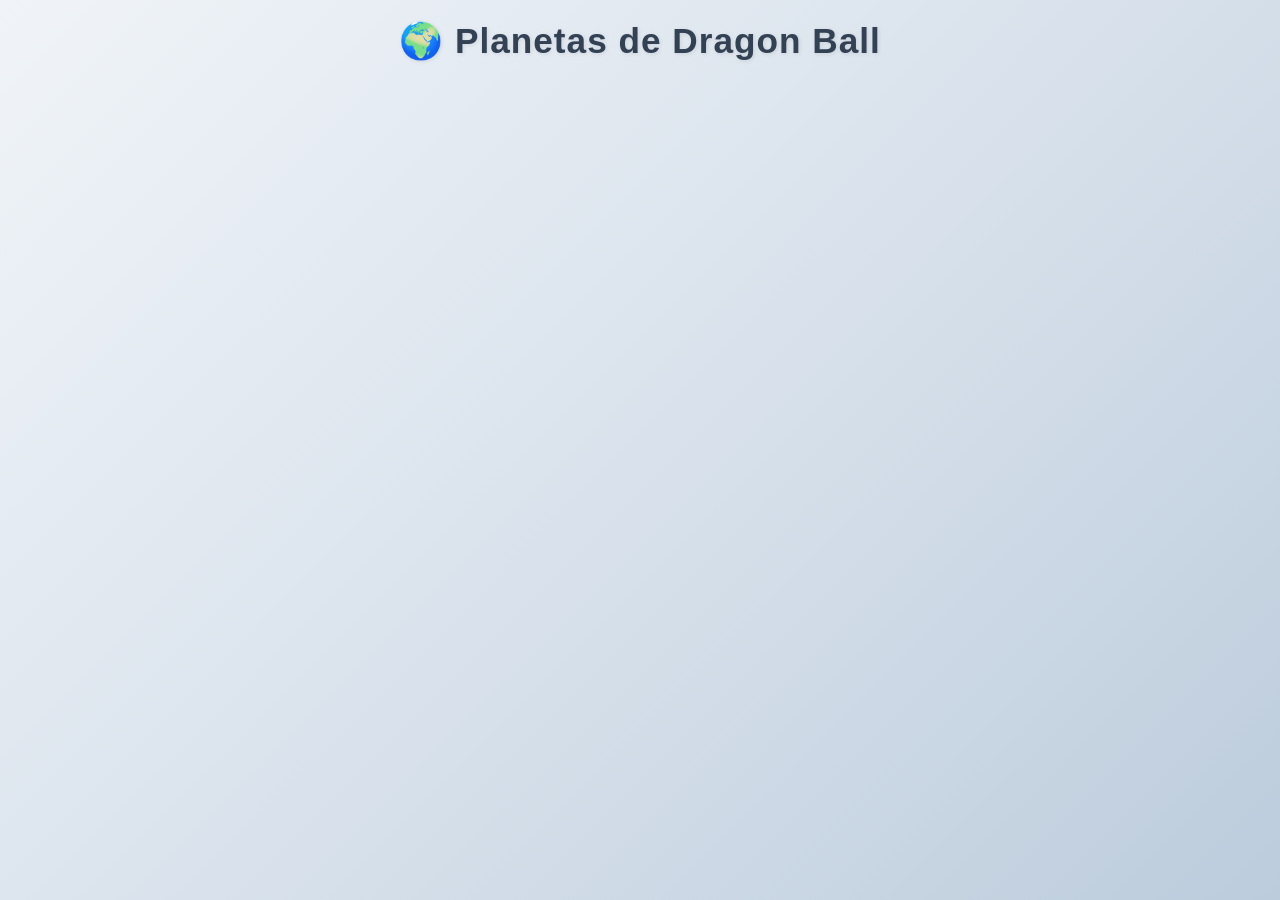
==== index.html @ d113de03 "Create index.html" ====
<!DOCTYPE html>
<html lang="es">
<head>
  <meta charset="UTF-8">
  <meta name="viewport" content="width=device-width, initial-scale=1.0">
  <title>Planetas de Dragon Ball</title>
  <link rel="stylesheet" href="styles.css">
</head>
<body>
  <h1>🌍 Planetas de Dragon Ball</h1>
  <div class="grid" id="planetsGrid"></div>

  <!-- Modal -->
  <div class="modal" id="planetModal">
    <div class="modal-content">
      <span class="close" id="closeModal">✖</span>
      <h2 id="planetName"></h2>
      <img id="planetImage" alt="">
      <p id="planetDescription"></p>
    </div>
  </div>

  <script src="app.js"></script>
</body>
</html>
---- styles.css ----
/* === Reset básico === */
* {
  margin: 0;
  padding: 0;
  box-sizing: border-box;
}

body {
  font-family: 'Segoe UI', Tahoma, Geneva, Verdana, sans-serif;
  background: linear-gradient(135deg, #f0f4f8, #d9e2ec, #bcccdc);
  color: #1e293b;
  min-height: 100vh;
  padding: 20px;
}

/* === Título === */
h1 {
  text-align: center;
  margin-bottom: 30px;
  font-size: 2.2rem;
  color: #334155;
  text-shadow: 1px 1px 4px rgba(0,0,0,0.1);
  letter-spacing: 1px;
}

/* === Grid de planetas === */
.grid {
  display: grid;
  grid-template-columns: repeat(auto-fit, minmax(220px, 1fr));
  gap: 25px;
  padding: 20px;
}

/* === Tarjetas estilo glassmorphism === */
.card {
  background: rgba(255, 255, 255, 0.7);
  border-radius: 18px;
  padding: 18px;
  text-align: center;
  cursor: pointer;
  transition: transform 0.3s ease, box-shadow 0.3s ease;
  box-shadow: 0 8px 20px rgba(0,0,0,0.1);
  backdrop-filter: blur(10px);
}

.card:hover {
  transform: translateY(-8px);
  box-shadow: 0 12px 30px rgba(0,0,0,0.2);
}

.card img {
  width: 100%;
  height: 160px;
  object-fit: cover;
  border-radius: 14px;
  margin-bottom: 12px;
}

.card h3 {
  font-size: 1.2rem;
  color: #0ea5e9;
  margin-top: 8px;
}

/* === Modal === */
.modal {
  display: none;
  position: fixed;
  top: 0;
  left: 0;
  width: 100%;
  height: 100%;
  background: rgba(20, 20, 20, 0.6);
  justify-content: center;
  align-items: center;
  backdrop-filter: blur(6px);
  z-index: 1000;
}

.modal-content {
  background: white;
  color: #334155;
  padding: 28px;
  border-radius: 18px;
  max-width: 520px;
  width: 90%;
  text-align: center;
  box-shadow: 0 10px 35px rgba(0,0,0,0.2);
  animation: fadeIn 0.35s ease-in-out;
}

.modal-content img {
  max-width: 100%;
  border-radius: 14px;
  margin-bottom: 15px;
}

.modal-content h2 {
  color: #0ea5e9;
  margin-bottom: 12px;
}

.modal-content p {
  font-size: 1rem;
  line-height: 1.6;
  color: #475569;
}

.close {
  float: right;
  font-size: 24px;
  cursor: pointer;
  color: #ef4444;
  font-weight: bold;
  transition: color 0.2s ease;
}

.close:hover {
  color: #dc2626;
}

/* Animación modal */
@keyframes fadeIn {
  from {
    transform: translateY(-25px);
    opacity: 0;
  }
  to {
    transform: translateY(0);
    opacity: 1;
  }
}
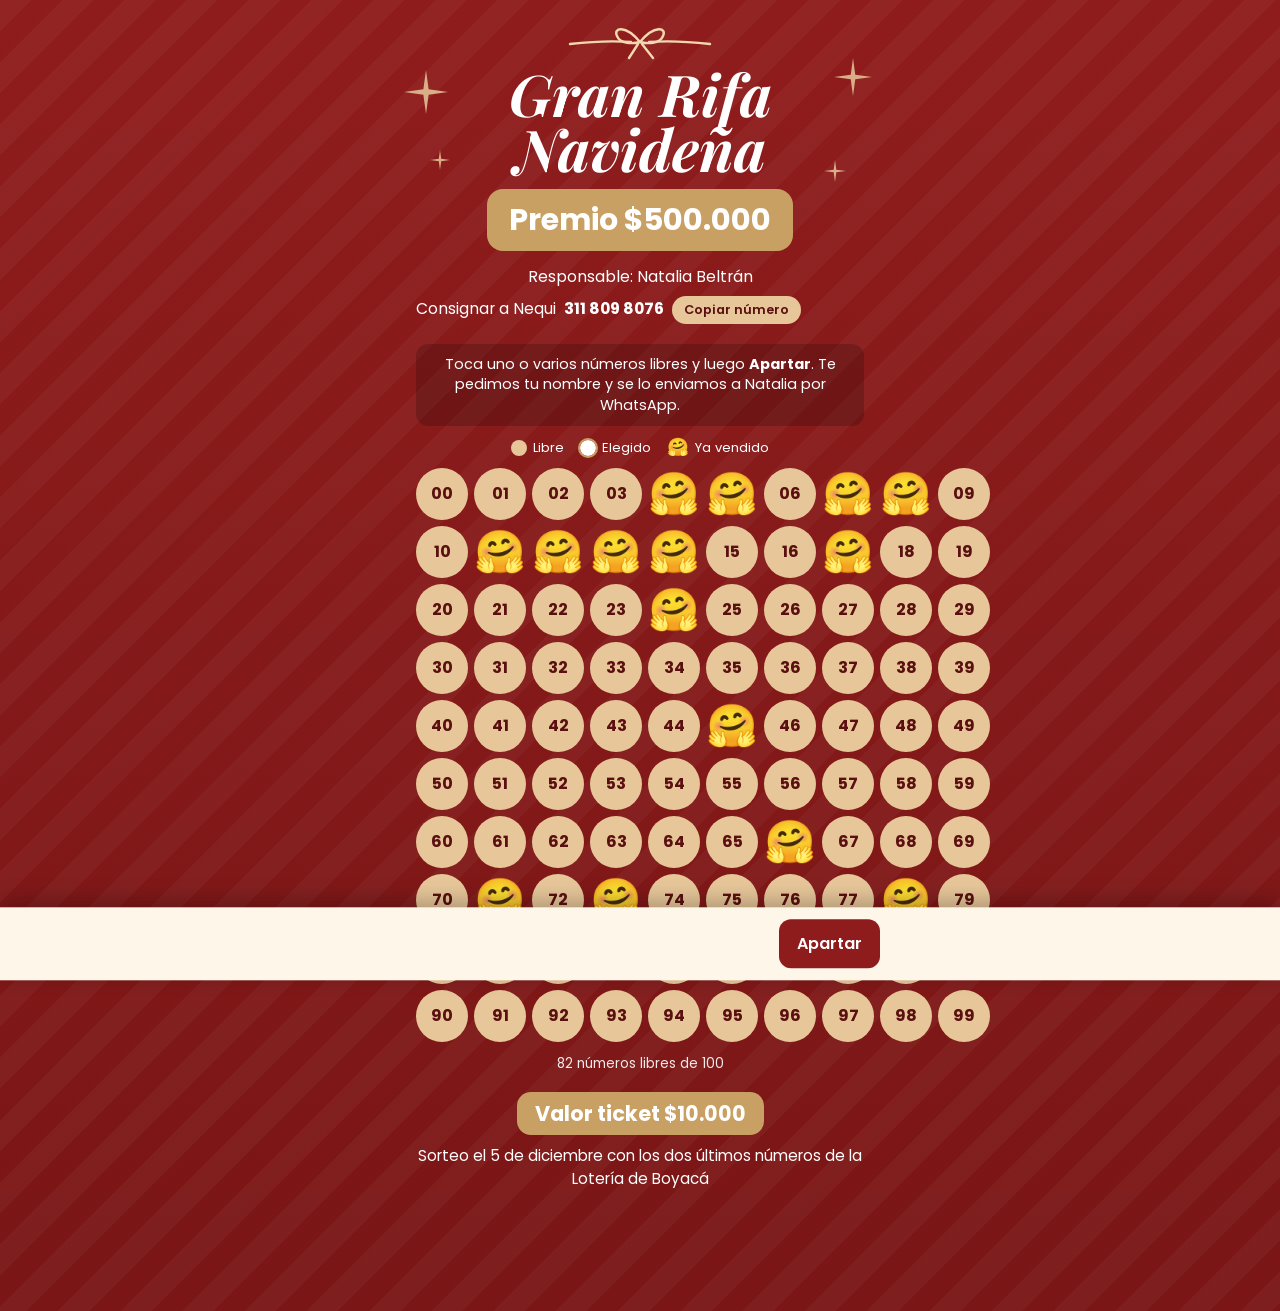
==== commit 95c56308: "Gran Rifa Navideña Co-Authored-By: Claude Opus 5.5 <noreply@anthropic.com> Claude-Session: https://c" ====
--- a/index.html
+++ b/index.html
@@ -1,25 +1,310 @@
 <!DOCTYPE html>
 <html lang="es">
 <head>
-  <meta charset="UTF-8">
-  <meta name="viewport" content="width=device-width, initial-scale=1.0">
-  <title>Planetas de Dragon Ball</title>
-  <link rel="stylesheet" href="styles.css">
+<meta charset="utf-8">
+<meta name="viewport" content="width=device-width, initial-scale=1">
+<title>Gran Rifa Navideña</title>
+<link rel="preconnect" href="https://fonts.googleapis.com">
+<link rel="preconnect" href="https://fonts.gstatic.com" crossorigin>
+<link href="https://fonts.googleapis.com/css2?family=Playfair+Display:ital,wght@1,600;1,700&family=Poppins:wght@400;500;600;700&display=swap" rel="stylesheet">
+<style>
+  :root{
+    --rojo:#8f1c1c; --rojo2:#7a1616; --oro:#e7c79a; --oro2:#c9a063; --cafe:#5a1010;
+    --crema:#fff6ea; --texto:#fff;
+  }
+  *{box-sizing:border-box}
+  html,body{margin:0}
+  body{
+    font-family:Poppins,system-ui,sans-serif; color:var(--texto);
+    background:
+      repeating-linear-gradient(135deg, rgba(255,255,255,.035) 0 22px, transparent 22px 44px),
+      linear-gradient(180deg,var(--rojo),var(--rojo2));
+    min-height:100vh; padding-bottom:110px;
+  }
+  .wrap{max-width:480px;margin:0 auto;padding:22px 16px 10px;position:relative}
+  .lazo{display:block;margin:0 auto 4px;width:150px;height:40px}
+  .estrella{position:absolute;color:var(--oro);opacity:.85;pointer-events:none}
+  h1{
+    font-family:"Playfair Display",serif;font-style:italic;font-weight:700;
+    text-align:center;font-size:clamp(2.6rem,12vw,3.6rem);line-height:.95;margin:4px 0 14px;
+  }
+  .premio{
+    display:block;width:fit-content;margin:0 auto 14px;padding:8px 22px;border-radius:16px;
+    background:var(--oro2);font-weight:700;font-size:clamp(1.4rem,7vw,1.9rem);
+  }
+  .info{text-align:center;font-size:.98rem;line-height:1.55;margin:0 0 6px}
+  .nequi{display:inline-flex;align-items:center;gap:8px;flex-wrap:wrap;justify-content:center}
+  .btn-mini{
+    font:inherit;font-size:.8rem;font-weight:600;color:var(--cafe);background:var(--oro);
+    border:0;border-radius:999px;padding:4px 12px;cursor:pointer;
+  }
+  .ayuda{
+    margin:14px auto 12px;padding:10px 14px;border-radius:12px;background:rgba(0,0,0,.18);
+    font-size:.9rem;text-align:center;line-height:1.45;
+  }
+  .leyenda{display:flex;justify-content:center;gap:16px;font-size:.82rem;margin-bottom:10px;flex-wrap:wrap}
+  .leyenda span{display:inline-flex;align-items:center;gap:6px}
+  .dot{width:16px;height:16px;border-radius:50%;display:inline-block}
+  .dot.libre{background:var(--oro)}
+  .dot.sel{background:#fff;outline:2px solid var(--oro2)}
+  .dot.ocup{background:#5c1616;border:1px dashed var(--oro2)}
+
+  .grid{display:grid;grid-template-columns:repeat(10,1fr);gap:6px}
+  .num{
+    aspect-ratio:1;border-radius:50%;border:0;cursor:pointer;
+    font:700 clamp(.8rem,3.6vw,1rem)/1 Poppins,sans-serif;
+    background:var(--oro);color:var(--cafe);
+    display:flex;align-items:center;justify-content:center;padding:0;
+    transition:transform .12s ease, background .12s ease;
+  }
+  .num:hover:not(:disabled){transform:scale(1.08)}
+  .num:focus-visible{outline:3px solid #fff;outline-offset:2px}
+  .num[aria-pressed="true"]{background:#fff;color:var(--rojo);box-shadow:0 0 0 3px var(--oro2);transform:scale(1.08)}
+  .num:disabled{
+    background:transparent;cursor:not-allowed;font-size:clamp(1.9rem,9vw,2.6rem);
+    overflow:visible;line-height:1;
+  }
+  .contador{text-align:center;font-size:.85rem;margin:12px 0 0;opacity:.9}
+
+  .valor{
+    display:block;width:fit-content;margin:18px auto 10px;padding:6px 18px;border-radius:14px;
+    background:var(--oro2);font-weight:700;font-size:1.3rem;
+  }
+  .sorteo{text-align:center;font-size:.95rem;line-height:1.5;margin:0}
+
+  .barra{
+    position:fixed;left:0;right:0;bottom:0;padding:12px 16px calc(12px + env(safe-area-inset-bottom));
+    background:var(--crema);color:var(--cafe);box-shadow:0 -6px 20px rgba(0,0,0,.25);
+    transform:translateY(110%);transition:transform .2s ease;z-index:5;
+  }
+  .barra.visible{transform:none}
+  .barra-in{max-width:480px;margin:0 auto;display:flex;align-items:center;gap:12px}
+  .barra-txt{flex:1;font-size:.9rem;line-height:1.3}
+  .barra-txt strong{font-size:1rem}
+  .btn{
+    font:600 1rem Poppins,sans-serif;border:0;border-radius:12px;padding:12px 18px;cursor:pointer;
+    background:var(--rojo);color:#fff;
+  }
+  .btn:focus-visible,.btn-mini:focus-visible{outline:3px solid var(--oro2);outline-offset:2px}
+  .btn.wa{background:#1f8f4e;width:100%;display:flex;align-items:center;justify-content:center;gap:8px}
+  .btn.sec{background:transparent;color:var(--cafe);border:1px solid #cbb08a}
+
+  .fondo{position:fixed;inset:0;background:rgba(30,0,0,.6);display:none;align-items:flex-end;justify-content:center;z-index:10}
+  .fondo.abierto{display:flex}
+  .modal{
+    background:var(--crema);color:var(--cafe);width:100%;max-width:480px;border-radius:20px 20px 0 0;
+    padding:22px 18px calc(20px + env(safe-area-inset-bottom));max-height:92vh;overflow:auto;
+  }
+  @media(min-width:560px){.fondo{align-items:center}.modal{border-radius:20px}}
+  .modal h2{font-family:"Playfair Display",serif;font-style:italic;margin:0 0 6px;font-size:1.6rem;color:var(--rojo)}
+  .chips{display:flex;flex-wrap:wrap;gap:6px;margin:8px 0 14px}
+  .chip{background:var(--rojo);color:#fff;border-radius:999px;padding:4px 12px;font-weight:600;font-size:.9rem}
+  label{display:block;font-weight:600;font-size:.9rem;margin:10px 0 4px}
+  input{
+    width:100%;font:1rem Poppins,sans-serif;padding:12px;border-radius:10px;border:1px solid #cbb08a;
+    background:#fff;color:#2a0a0a;
+  }
+  input:focus{outline:3px solid var(--oro2);border-color:transparent}
+  .hint{font-size:.8rem;opacity:.8;margin-top:4px}
+  .err{color:#b00020;font-size:.85rem;margin-top:6px;min-height:1em}
+  .pasos{font-size:.85rem;line-height:1.5;background:#f6e6cf;border-radius:10px;padding:10px 12px;margin:14px 0}
+  .pasos ol{margin:4px 0 0 18px;padding:0}
+  .acciones{display:flex;flex-direction:column;gap:8px;margin-top:6px}
+  .listo{text-align:center}
+  .listo p{line-height:1.5}
+  .sr{position:absolute;width:1px;height:1px;overflow:hidden;clip:rect(0 0 0 0);white-space:nowrap}
+  @media (prefers-reduced-motion: reduce){*{transition:none!important}}
+</style>
 </head>
 <body>
-  <h1>🌍 Planetas de Dragon Ball</h1>
-  <div class="grid" id="planetsGrid"></div>
-
-  <!-- Modal -->
-  <div class="modal" id="planetModal">
-    <div class="modal-content">
-      <span class="close" id="closeModal">✖</span>
-      <h2 id="planetName"></h2>
-      <img id="planetImage" alt="">
-      <p id="planetDescription"></p>
-    </div>
+<main class="wrap">
+  <svg class="estrella" style="top:70px;left:4px" width="44" height="44" viewBox="0 0 40 40" aria-hidden="true"><path fill="currentColor" d="M20 0l2.4 17.6L40 20l-17.6 2.4L20 40l-2.4-17.6L0 20l17.6-2.4z"/></svg>
+  <svg class="estrella" style="top:58px;right:8px" width="38" height="38" viewBox="0 0 40 40" aria-hidden="true"><path fill="currentColor" d="M20 0l2.4 17.6L40 20l-17.6 2.4L20 40l-2.4-17.6L0 20l17.6-2.4z"/></svg>
+  <svg class="estrella" style="top:150px;left:30px" width="20" height="20" viewBox="0 0 40 40" aria-hidden="true"><path fill="currentColor" d="M20 0l2.4 17.6L40 20l-17.6 2.4L20 40l-2.4-17.6L0 20l17.6-2.4z"/></svg>
+  <svg class="estrella" style="top:160px;right:34px" width="22" height="22" viewBox="0 0 40 40" aria-hidden="true"><path fill="currentColor" d="M20 0l2.4 17.6L40 20l-17.6 2.4L20 40l-2.4-17.6L0 20l17.6-2.4z"/></svg>
+
+  <svg class="lazo" viewBox="0 0 150 40" aria-hidden="true" fill="none" stroke="#f3d7b0" stroke-width="2.4" stroke-linecap="round">
+    <path d="M5 22 Q40 18 66 20"/><path d="M84 20 Q110 18 145 22"/>
+    <path d="M75 20 C60 2 48 6 52 14 C55 22 68 22 75 20 Z"/>
+    <path d="M75 20 C90 2 102 6 98 14 C95 22 82 22 75 20 Z"/>
+    <path d="M73 22 L64 36"/><path d="M77 22 L88 36"/>
+  </svg>
+
+  <h1>Gran Rifa<br>Navideña</h1>
+  <span class="premio">Premio $500.000</span>
+
+  <p class="info">Responsable: Natalia Beltrán</p>
+  <p class="info nequi">Consignar a Nequi <strong>311 809 8076</strong>
+    <button class="btn-mini" id="copiarNequi" type="button">Copiar número</button>
+  </p>
+  <p class="sr" id="avisoCopia" aria-live="polite"></p>
+
+  <div class="ayuda">Toca uno o varios números libres y luego <strong>Apartar</strong>. Te pedimos tu nombre y se lo enviamos a Natalia por WhatsApp.</div>
+
+  <div class="leyenda" aria-hidden="true">
+    <span><i class="dot libre"></i>Libre</span>
+    <span><i class="dot sel"></i>Elegido</span>
+    <span><span style="font-size:1.1rem;line-height:1">&#x1F917;</span>Ya vendido</span>
   </div>
 
-  <script src="app.js"></script>
+  <div class="grid" id="grid" role="group" aria-label="Números de la rifa del 00 al 99"></div>
+  <p class="contador" id="contador"></p>
+
+  <span class="valor">Valor ticket $10.000</span>
+  <p class="sorteo">Sorteo el 5 de diciembre con los dos últimos números de la Lotería de Boyacá</p>
+</main>
+
+<div class="barra" id="barra" aria-live="polite">
+  <div class="barra-in">
+    <div class="barra-txt" id="barraTxt"></div>
+    <button class="btn" id="btnApartar" type="button">Apartar</button>
+  </div>
+</div>
+
+<div class="fondo" id="fondo">
+  <div class="modal" role="dialog" aria-modal="true" aria-labelledby="tituloModal">
+    <form id="form" novalidate>
+      <div id="paso1">
+        <h2 id="tituloModal">Apartar números</h2>
+        <div class="chips" id="chips"></div>
+        <p style="margin:0;font-weight:600" id="totalModal"></p>
+
+        <label for="nombre">Tu nombre completo</label>
+        <input id="nombre" name="nombre" autocomplete="name" required>
+        <label for="cel">Tu celular <span style="font-weight:400">(opcional)</span></label>
+        <input id="cel" name="cel" type="tel" inputmode="tel" autocomplete="tel" placeholder="Ej: 300 123 4567">
+        <p class="err" id="err" role="alert"></p>
+
+        <div class="pasos">
+          Cómo queda apartado:
+          <ol>
+            <li>Envía el mensaje por WhatsApp.</li>
+            <li>Paga a Nequi 311 809 8076 y manda el comprobante.</li>
+            <li>Natalia confirma y tu número sale como vendido.</li>
+          </ol>
+        </div>
+
+        <div class="acciones">
+          <button class="btn wa" type="submit">
+            <svg width="20" height="20" viewBox="0 0 24 24" aria-hidden="true"><path fill="#fff" d="M12 2a10 10 0 0 0-8.6 15.1L2 22l5-1.3A10 10 0 1 0 12 2zm0 18.2c-1.5 0-3-.4-4.3-1.2l-.3-.2-3 .8.8-2.9-.2-.3A8.2 8.2 0 1 1 12 20.2zm4.5-6.1c-.2-.1-1.5-.7-1.7-.8-.2-.1-.4-.1-.6.1l-.8 1c-.1.2-.3.2-.5.1a6.7 6.7 0 0 1-3.3-2.9c-.2-.4.2-.4.7-1.3.1-.2 0-.3 0-.4l-.8-1.8c-.2-.5-.4-.4-.6-.4h-.5a1 1 0 0 0-.7.3 3 3 0 0 0-.9 2.2 5.2 5.2 0 0 0 1.1 2.8 11.9 11.9 0 0 0 4.6 4c1.7.7 2.3.8 3.2.6.5-.1 1.5-.6 1.7-1.2.2-.6.2-1.1.1-1.2l-.5-.2z"/></svg>
+            Continuar
+          </button>
+          <button class="btn sec" type="button" id="cerrar">Volver</button>
+        </div>
+      </div>
+
+      <div id="paso2" class="listo" hidden>
+        <h2 tabindex="-1" id="tituloListo">Último paso</h2>
+        <p>Toca el botón verde para enviarle tu mensaje a Natalia por WhatsApp. El mensaje ya va escrito con tu nombre y tus números.</p>
+        <p style="font-size:.9rem">Después paga <strong id="totalListo"></strong> a Nequi <strong>311 809 8076</strong> y enviar el comprobante por el mismo chat.</p>
+        <div class="acciones">
+          <a class="btn wa" id="linkWa" href="#" target="_blank" rel="noopener">Enviar por WhatsApp</a>
+          <button class="btn sec" type="button" id="terminar">Listo</button>
+        </div>
+      </div>
+    </form>
+  </div>
+</div>
+
+<script>
+  // Números ya vendidos. Para actualizar, edita esta lista.
+  const VENDIDOS = [4,5,7,8,11,12,13,14,17,24,45,66,71,73,78,83,86,89];
+  const WHATSAPP = "573118098076";
+  const PRECIO = 10000;
+
+  const vendidos = new Set(VENDIDOS);
+  const elegidos = new Set();
+  const $ = id => document.getElementById(id);
+  const dos = n => String(n).padStart(2,"0");
+  const pesos = n => "$" + n.toLocaleString("es-CO");
+
+  const grid = $("grid");
+  for (let i = 0; i < 100; i++) {
+    const b = document.createElement("button");
+    b.type = "button";
+    b.className = "num";
+    b.textContent = dos(i);
+    b.dataset.n = i;
+    if (vendidos.has(i)) {
+      b.disabled = true;
+      b.textContent = "\u{1F917}";
+      b.setAttribute("aria-label", "Número " + dos(i) + ", ya vendido");
+    } else {
+      b.setAttribute("aria-pressed", "false");
+      b.setAttribute("aria-label", "Número " + dos(i) + ", libre");
+      b.addEventListener("click", () => alternar(i, b));
+    }
+    grid.appendChild(b);
+  }
+  $("contador").textContent = (100 - vendidos.size) + " números libres de 100";
+
+  function alternar(i, b) {
+    if (elegidos.has(i)) elegidos.delete(i); else elegidos.add(i);
+    const on = elegidos.has(i);
+    b.setAttribute("aria-pressed", on ? "true" : "false");
+    b.setAttribute("aria-label", "Número " + dos(i) + (on ? ", elegido" : ", libre"));
+    pintarBarra();
+  }
+
+  function lista() { return [...elegidos].sort((a,b)=>a-b).map(dos); }
+
+  function pintarBarra() {
+    const n = elegidos.size;
+    $("barra").classList.toggle("visible", n > 0);
+    if (n) $("barraTxt").innerHTML = "<strong>" + (n === 1 ? "1 número" : n + " números") + "</strong><br>" + lista().join(", ") + " · " + pesos(n * PRECIO);
+  }
+
+  let ultimoFoco = null;
+  function abrir() {
+    ultimoFoco = document.activeElement;
+    $("chips").innerHTML = lista().map(x => '<span class="chip">' + x + '</span>').join("");
+    $("totalModal").textContent = "Total: " + pesos(elegidos.size * PRECIO);
+    $("paso1").hidden = false; $("paso2").hidden = true; $("err").textContent = "";
+    $("fondo").classList.add("abierto");
+    setTimeout(() => $("nombre").focus(), 50);
+  }
+  function cerrar() {
+    $("fondo").classList.remove("abierto");
+    if (ultimoFoco) ultimoFoco.focus();
+  }
+
+  $("btnApartar").addEventListener("click", abrir);
+  $("cerrar").addEventListener("click", cerrar);
+  $("fondo").addEventListener("click", e => { if (e.target === $("fondo")) cerrar(); });
+  document.addEventListener("keydown", e => { if (e.key === "Escape" && $("fondo").classList.contains("abierto")) cerrar(); });
+
+  $("form").addEventListener("submit", e => {
+    e.preventDefault();
+    const nombre = $("nombre").value.trim();
+    const cel = $("cel").value.trim();
+    if (nombre.length < 3) { $("err").textContent = "Escribe tu nombre para poder apartar."; $("nombre").focus(); return; }
+    const nums = lista();
+    const total = pesos(nums.length * PRECIO);
+    let msg = "Hola Natalia, quiero apartar " + (nums.length === 1 ? "el número " : "los números ") + nums.join(", ") +
+      " de la Gran Rifa Navideña.\nNombre: " + nombre;
+    if (cel) msg += "\nCelular: " + cel;
+    msg += "\nTotal: " + total + ". Ya te envío el comprobante de Nequi.";
+    const url = "https://wa.me/" + WHATSAPP + "?text=" + encodeURIComponent(msg);
+    $("linkWa").href = url;
+    $("totalListo").textContent = total;
+    $("paso1").hidden = true; $("paso2").hidden = false;
+    $("tituloListo").focus();
+  });
+
+  $("terminar").addEventListener("click", () => {
+    elegidos.clear();
+    grid.querySelectorAll('.num[aria-pressed="true"]').forEach(b => {
+      b.setAttribute("aria-pressed","false");
+      b.setAttribute("aria-label","Número " + b.textContent + ", libre");
+    });
+    pintarBarra(); cerrar();
+  });
+
+  $("copiarNequi").addEventListener("click", async () => {
+    try { await navigator.clipboard.writeText("3118098076"); $("copiarNequi").textContent = "Copiado"; $("avisoCopia").textContent = "Número de Nequi copiado"; }
+    catch { $("copiarNequi").textContent = "3118098076"; }
+    setTimeout(() => $("copiarNequi").textContent = "Copiar número", 2000);
+  });
+</script>
 </body>
 </html>
